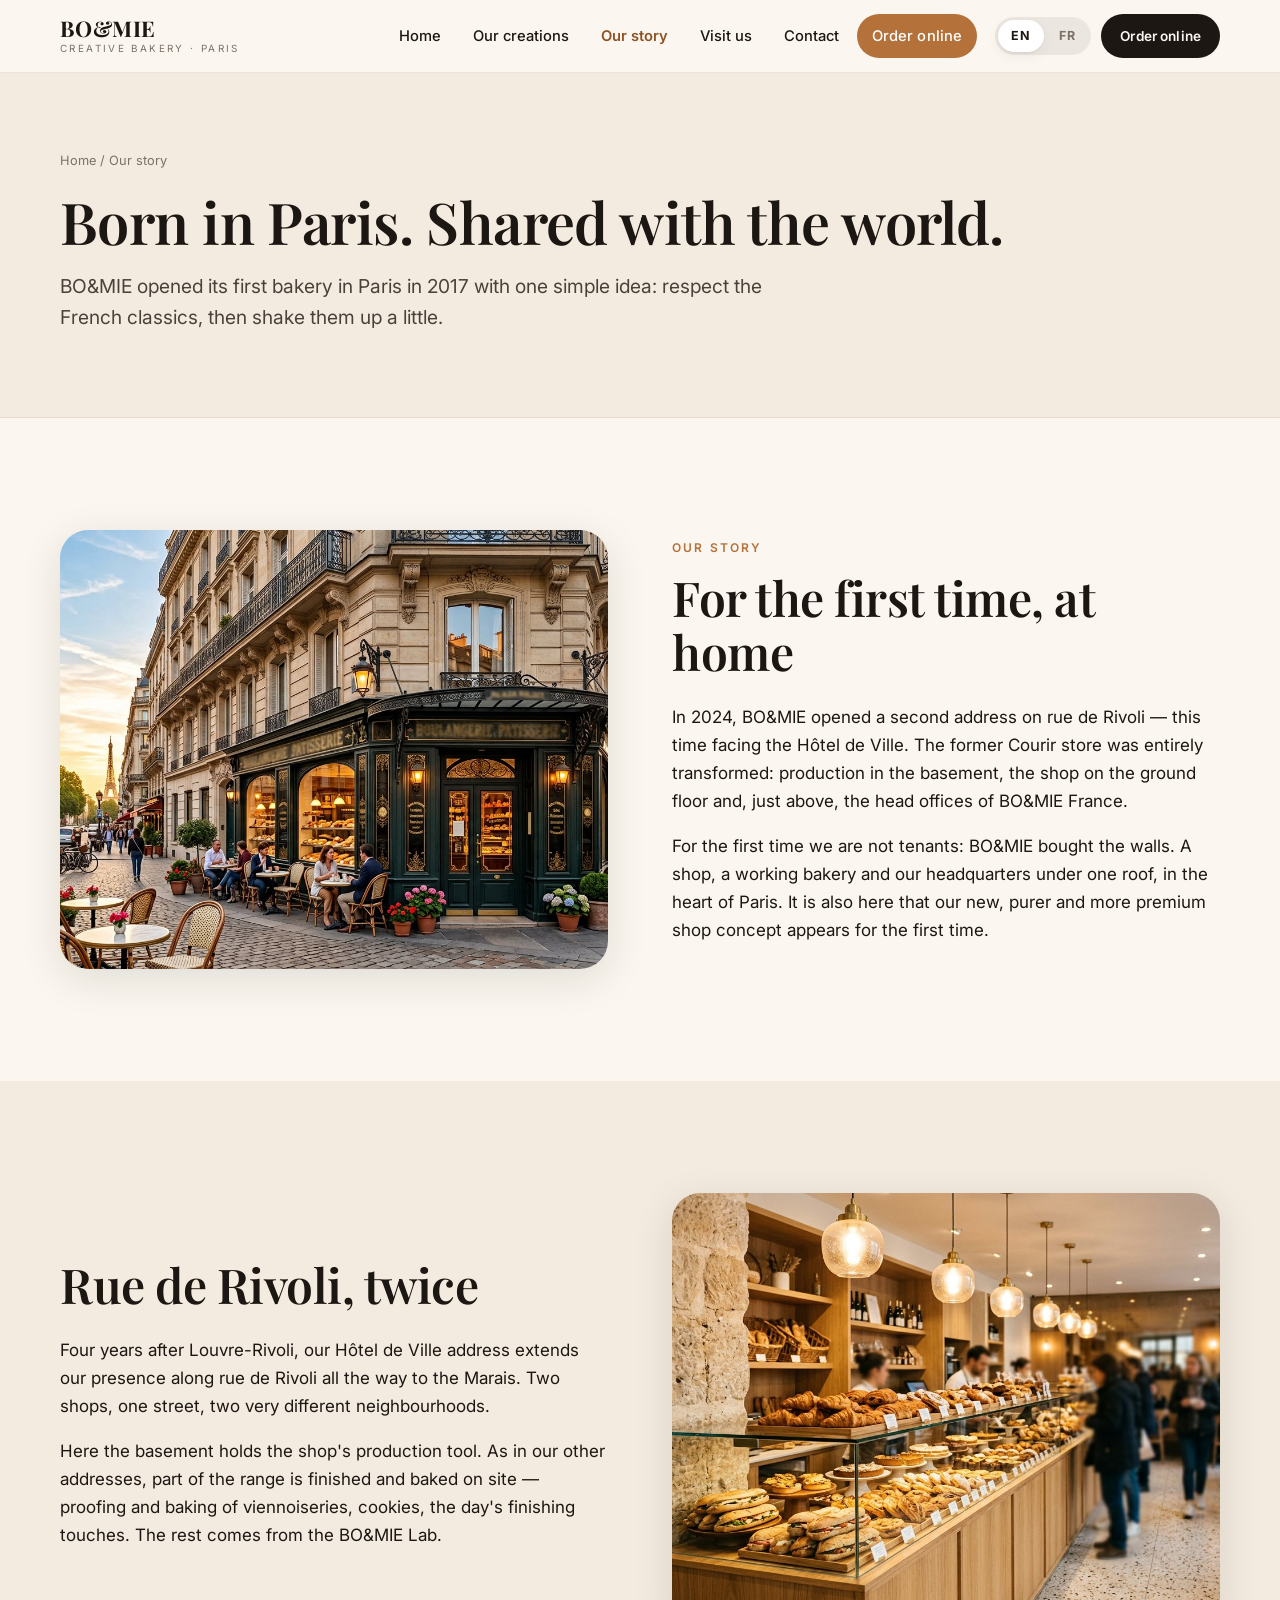
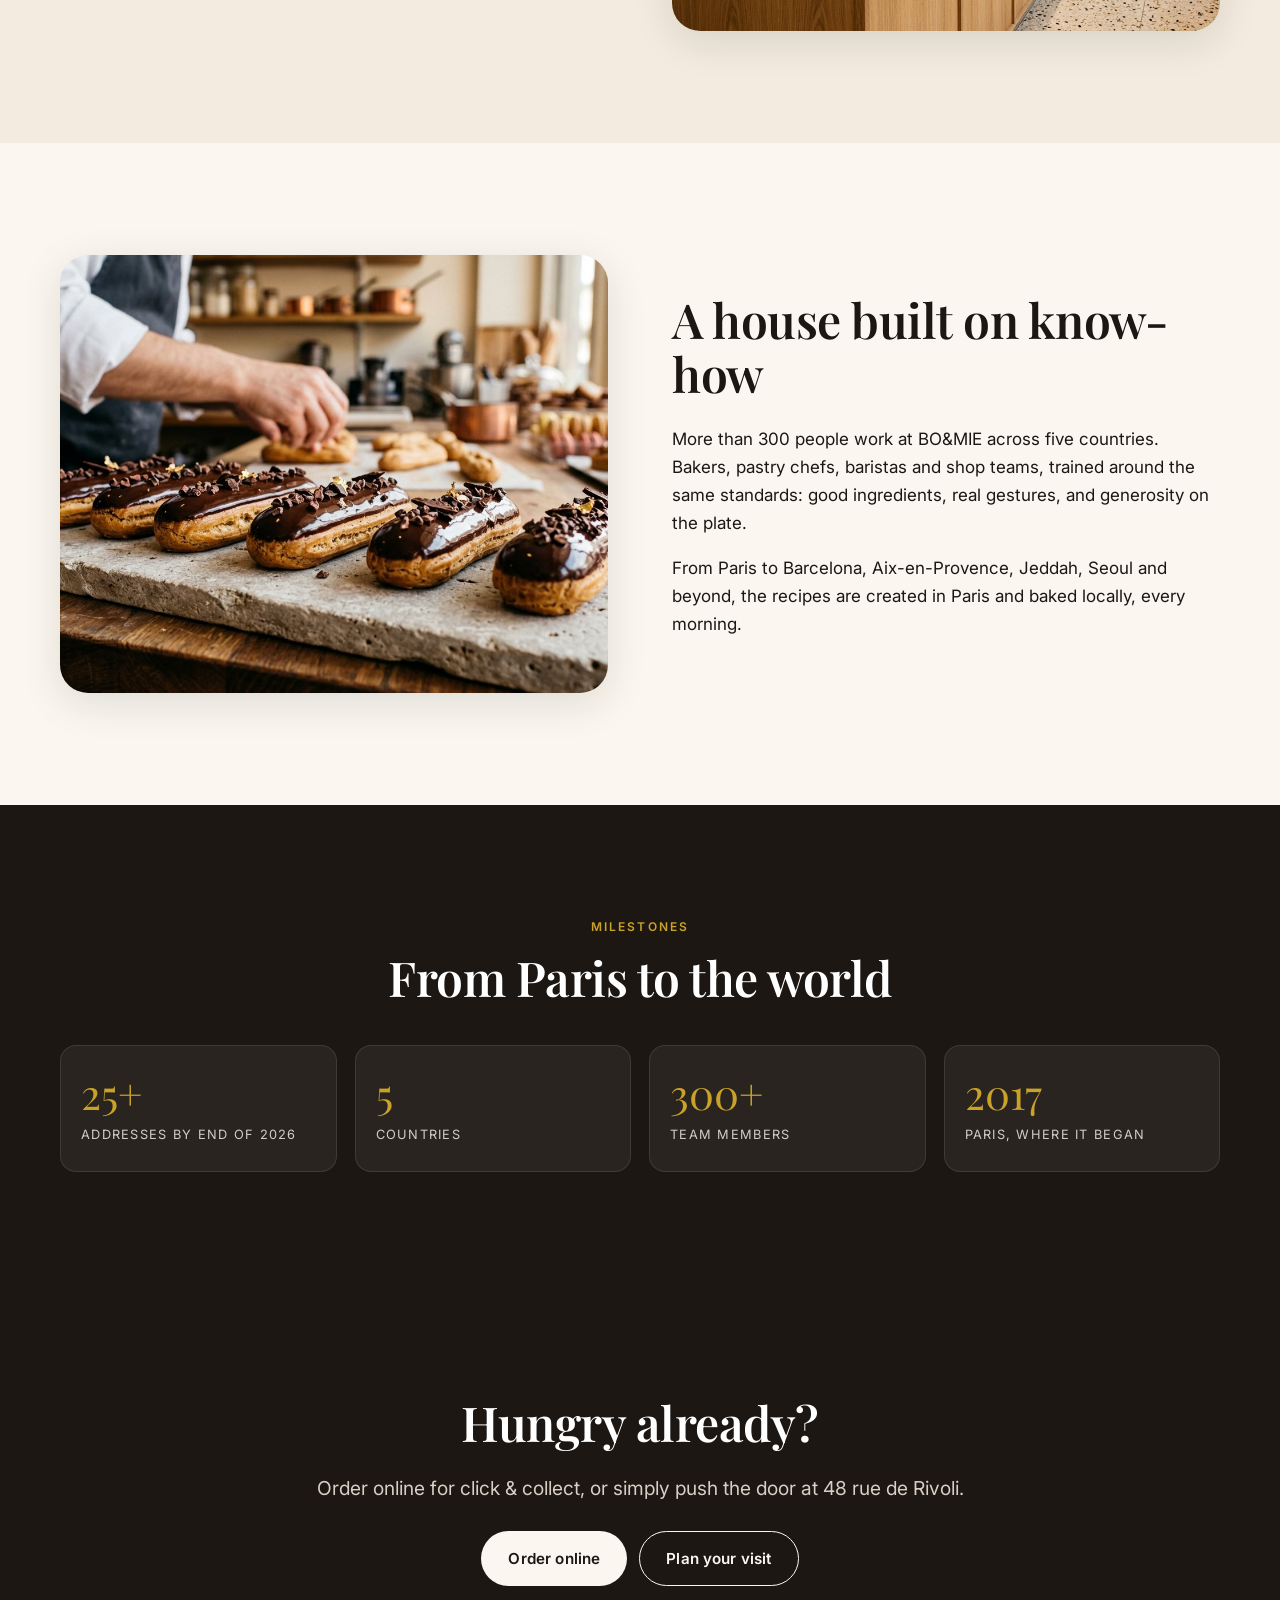
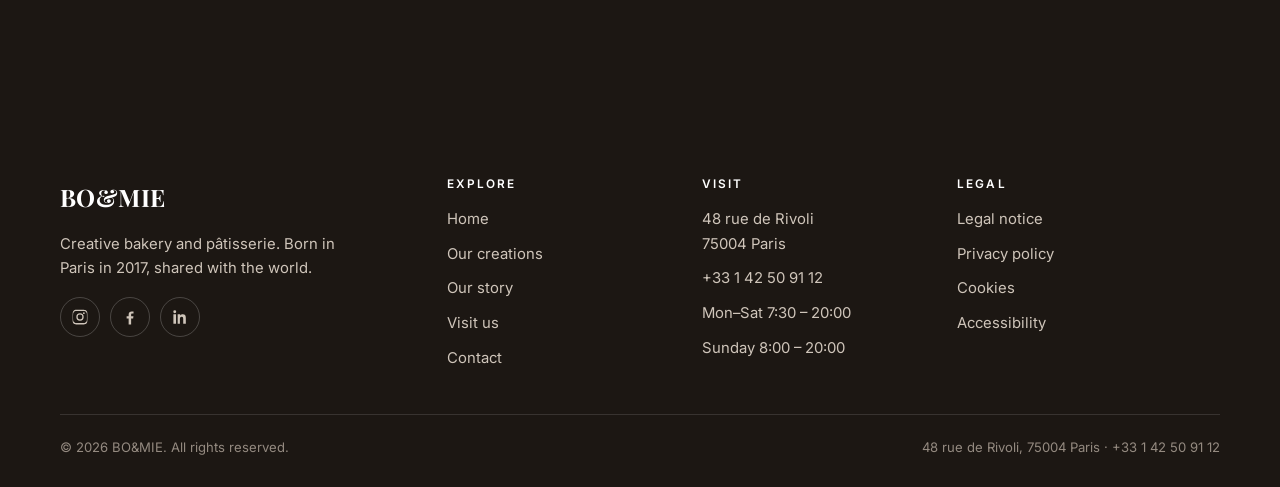
==== about.html @ 2f487fb7 "Build bilingual EN/FR static site for BO&MIE Hôtel de Ville Co-authored-by: arena-agent <297053741+a" ====
<!DOCTYPE html>
<html lang="en">
<head>
<meta charset="utf-8">
<meta name="viewport" content="width=device-width, initial-scale=1, viewport-fit=cover">
<title>BO&amp;MIE H&ocirc;tel de Ville — Boulangerie créative, Paris 4e</title>
<meta name="description" content="Creative French bakery and pâtisserie at 48 rue de Rivoli, facing the Hôtel de Ville, Paris 4e.">
<meta name="theme-color" content="#FBF7F0">
<link rel="canonical" href="https://www.boetmie.com/about.html">
<meta property="og:type" content="website">
<meta property="og:site_name" content="BO&amp;MIE Hôtel de Ville">
<meta property="og:title" content="BO&amp;MIE Hôtel de Ville — Creative bakery, Paris 4e">
<meta property="og:description" content="Breads, viennoiseries, pastries and coffee, baked fresh every day at 48 rue de Rivoli.">
<meta property="og:image" content="https://www.boetmie.com/assets/img/hero.jpg">
<meta name="twitter:card" content="summary_large_image">
<link rel="icon" href="assets/img/favicon.svg" type="image/svg+xml">
<link rel="apple-touch-icon" href="assets/img/favicon.svg">
<link rel="preconnect" href="https://fonts.googleapis.com">
<link rel="preconnect" href="https://fonts.gstatic.com" crossorigin>
<link href="https://fonts.googleapis.com/css2?family=Playfair+Display:ital,wght@0,500;0,600;0,700;1,500&family=Inter:wght@400;500;600;700&display=swap" rel="stylesheet">
<link rel="stylesheet" href="assets/css/style.css">
</head>
<body data-page="about" data-title-key="meta.about.title" data-desc-key="meta.about.desc">
<a class="skip" href="#main" data-i18n="a11y.skip">Skip to content</a>
<header class="header">
  <div class="container header__inner">
    <a class="brand" href="index.html" aria-label="BO&amp;MIE Hôtel de Ville — home">
      <span class="brand__name">BO&amp;MIE</span>
      <span class="brand__sub" data-i18n="brand.sub">Creative bakery · Paris</span>
    </a>
    <nav class="nav" id="primary-nav" aria-label="Main">
      <a href="index.html" data-i18n="nav.home">Home</a>
      <a href="creations.html" data-i18n="nav.creations">Our creations</a>
      <a href="about.html" aria-current="page" data-i18n="nav.about">Our story</a>
      <a href="visit.html" data-i18n="nav.visit">Visit us</a>
      <a href="contact.html" data-i18n="nav.contact">Contact</a>
      <a class="btn btn--accent btn--sm" href="https://commande.boetmie.com/brand/boetmie" target="_blank" rel="noopener" data-i18n="nav.order">Order online</a>
    </nav>
    <div class="header__actions">
      <div class="lang" role="group" aria-label="Language" data-i18n-attr="aria-label:a11y.lang">
        <button type="button" data-lang="en" aria-pressed="false">EN</button>
        <button type="button" data-lang="fr" aria-pressed="false">FR</button>
      </div>
      <a class="btn btn--primary btn--sm btn--order" href="https://commande.boetmie.com/brand/boetmie" target="_blank" rel="noopener" data-i18n="nav.order">Order online</a>
      <button class="burger" type="button" aria-expanded="false" aria-controls="primary-nav" aria-label="Menu" data-i18n-attr="aria-label:nav.menu">
        <span></span><span></span><span></span>
      </button>
    </div>
  </div>
</header>
<main id="main">
<section class="pagehead">
  <div class="container">
    <p class="crumbs"><a href="index.html" data-i18n="nav.home">Home</a> / <span data-i18n="ab.crumb"></span></p>
    <h1 data-i18n="ab.h1"></h1>
    <p class="lead" data-i18n="ab.lead"></p>
  </div>
</section>

<section class="section">
  <div class="container split">
    <figure class="split__media reveal" style="margin:0"><img src="assets/img/facade.jpg" alt="" loading="lazy" width="1000" height="800"></figure>
    <div class="reveal">
      <span class="eyebrow" data-i18n="story.eyebrow"></span>
      <h2 data-i18n="story.h2"></h2>
      <p data-i18n="story.p1"></p>
      <p data-i18n="story.p2"></p>
    </div>
  </div>
</section>

<section class="section section--cream2">
  <div class="container split split--rev">
    <figure class="split__media reveal" style="margin:0"><img src="assets/img/shop.jpg" alt="" loading="lazy" width="1000" height="800"></figure>
    <div class="reveal">
      <h2 data-i18n="ab.h2a"></h2>
      <p data-i18n="ab.p1"></p>
      <p data-i18n="ab.p2"></p>
    </div>
  </div>
</section>

<section class="section">
  <div class="container split">
    <figure class="split__media reveal" style="margin:0"><img src="assets/img/patisserie.jpg" alt="" loading="lazy" width="1000" height="800"></figure>
    <div class="reveal">
      <h2 data-i18n="ab.h2b"></h2>
      <p data-i18n="ab.p3"></p>
      <p data-i18n="ab.p4"></p>
    </div>
  </div>
</section>

<section class="section section--ink">
  <div class="container">
    <div class="center" style="margin-bottom:40px">
      <span class="eyebrow" data-i18n="ab.tl.eyebrow"></span>
      <h2 data-i18n="ab.tl.h2"></h2>
    </div>
    <div class="stats">
      <div class="stat"><div class="stat__v">25+</div><div class="stat__l" data-i18n="ab.st1"></div></div>
      <div class="stat"><div class="stat__v">5</div><div class="stat__l" data-i18n="ab.st2"></div></div>
      <div class="stat"><div class="stat__v">300+</div><div class="stat__l" data-i18n="ab.st3"></div></div>
      <div class="stat"><div class="stat__v">2017</div><div class="stat__l" data-i18n="ab.st4"></div></div>
    </div>
  </div>
</section>

<section class="section section--ink">
  <div class="container center">
    <h2 data-i18n="band.h2">Hungry already?</h2>
    <p class="lead" data-i18n="band.p">Order online, or push the door at 48 rue de Rivoli.</p>
    <div class="btn-row" style="margin-top:26px">
      <a class="btn btn--light" href="https://commande.boetmie.com/brand/boetmie" target="_blank" rel="noopener" data-i18n="band.cta1">Order online</a>
      <a class="btn btn--ghost" href="visit.html" data-i18n="band.cta2">Plan your visit</a>
    </div>
  </div>
</section>

</main>
<script type="application/ld+json">
{
  "@context": "https://schema.org",
  "@type": "Bakery",
  "name": "BO&MIE H\u00f4tel de Ville",
  "image": "https://www.boetmie.com/assets/img/shop.jpg",
  "url": "https://www.boetmie.com/",
  "telephone": "+33 1 42 50 91 12",
  "priceRange": "€€",
  "address": {
    "@type": "PostalAddress",
    "streetAddress": "48 rue de Rivoli",
    "addressLocality": "Paris",
    "postalCode": "75004",
    "addressCountry": "FR"
  },
  "geo": { "@type": "GeoCoordinates", "latitude": 48.857, "longitude": 2.3515 },
  "aggregateRating": { "@type": "AggregateRating", "ratingValue": "4.4", "reviewCount": "1102" },
  "openingHoursSpecification": [
    { "@type": "OpeningHoursSpecification", "dayOfWeek": ["Monday","Tuesday","Wednesday","Thursday","Friday","Saturday"], "opens": "07:30", "closes": "20:00" },
    { "@type": "OpeningHoursSpecification", "dayOfWeek": "Sunday", "opens": "08:00", "closes": "20:00" }
  ]
}
</script>
<footer class="footer">
  <div class="container">
    <div class="footer__grid">
      <div>
        <span class="brand__name" style="font-size:1.5rem">BO&amp;MIE</span>
        <p style="margin-top:14px;max-width:34ch;font-size:.93rem" data-i18n="ft.tag">Creative bakery and pâtisserie.</p>
        <div class="social">
          <a href="https://www.instagram.com/boetmie/" target="_blank" rel="noopener" aria-label="Instagram">
            <svg viewBox="0 0 24 24" aria-hidden="true"><path d="M12 2.2c3.2 0 3.6 0 4.9.07 1.2.06 1.8.25 2.2.42.6.22 1 .48 1.4.9.4.4.7.8.9 1.4.2.4.4 1 .4 2.2.1 1.3.1 1.7.1 4.9s0 3.6-.1 4.9c0 1.2-.2 1.8-.4 2.2-.2.6-.5 1-.9 1.4-.4.4-.8.7-1.4.9-.4.2-1 .4-2.2.4-1.3.1-1.7.1-4.9.1s-3.6 0-4.9-.1c-1.2 0-1.8-.2-2.2-.4-.6-.2-1-.5-1.4-.9-.4-.4-.7-.8-.9-1.4-.2-.4-.4-1-.4-2.2C2.2 15.6 2.2 15.2 2.2 12s0-3.6.1-4.9c0-1.2.2-1.8.4-2.2.2-.6.5-1 .9-1.4.4-.4.8-.7 1.4-.9.4-.2 1-.4 2.2-.4C8.4 2.2 8.8 2.2 12 2.2Zm0 1.8c-3.1 0-3.5 0-4.7.07-1.1.05-1.7.24-2.1.4-.5.2-.9.44-1.2.77-.3.3-.6.7-.8 1.2-.2.4-.3 1-.4 2.1C2.7 9.7 2.7 10.1 2.7 12s0 2.3.1 3.5c0 1.1.2 1.7.4 2.1.2.5.4.9.8 1.2.3.3.7.6 1.2.8.4.2 1 .3 2.1.4 1.2.05 1.6.07 4.7.07s3.5 0 4.7-.07c1.1 0 1.7-.2 2.1-.4.5-.2.9-.4 1.2-.8.3-.3.6-.7.8-1.2.2-.4.3-1 .4-2.1.05-1.2.07-1.6.07-3.5s0-2.3-.07-3.5c0-1.1-.2-1.7-.4-2.1-.2-.5-.4-.9-.8-1.2-.3-.3-.7-.6-1.2-.8-.4-.2-1-.3-2.1-.4C15.5 4 15.1 4 12 4Zm0 3.1a4.9 4.9 0 1 1 0 9.8 4.9 4.9 0 0 1 0-9.8Zm0 8.1a3.2 3.2 0 1 0 0-6.4 3.2 3.2 0 0 0 0 6.4Zm6.3-8.3a1.15 1.15 0 1 1-2.3 0 1.15 1.15 0 0 1 2.3 0Z"/></svg>
          </a>
          <a href="https://www.facebook.com/boetmie/" target="_blank" rel="noopener" aria-label="Facebook">
            <svg viewBox="0 0 24 24" aria-hidden="true"><path d="M13.5 22v-8h2.7l.4-3.1h-3.1V8.9c0-.9.25-1.5 1.55-1.5h1.65V4.6c-.3 0-1.3-.1-2.45-.1-2.4 0-4.05 1.5-4.05 4.2v2.2H7.5V14h2.7v8h3.3Z"/></svg>
          </a>
          <a href="https://www.linkedin.com/company/boetmie/" target="_blank" rel="noopener" aria-label="LinkedIn">
            <svg viewBox="0 0 24 24" aria-hidden="true"><path d="M6.94 5a1.94 1.94 0 1 1-3.88 0 1.94 1.94 0 0 1 3.88 0ZM3.2 8.4h3.5V21H3.2V8.4Zm5.7 0h3.35v1.72h.05c.47-.85 1.6-1.75 3.3-1.75 3.53 0 4.18 2.2 4.18 5.07V21h-3.5v-6.05c0-1.45-.03-3.3-2.05-3.3-2.05 0-2.36 1.57-2.36 3.2V21H8.9V8.4Z"/></svg>
          </a>
        </div>
      </div>
      <div>
        <h4 data-i18n="ft.explore">Explore</h4>
        <ul>
          <li><a href="index.html" data-i18n="nav.home">Home</a></li>
          <li><a href="creations.html" data-i18n="nav.creations">Our creations</a></li>
          <li><a href="about.html" data-i18n="nav.about">Our story</a></li>
          <li><a href="visit.html" data-i18n="nav.visit">Visit us</a></li>
          <li><a href="contact.html" data-i18n="nav.contact">Contact</a></li>
        </ul>
      </div>
      <div>
        <h4 data-i18n="ft.visit">Visit</h4>
        <ul>
          <li><a href="https://www.google.com/maps/search/?api=1&query=BO%26MIE%20H%C3%B4tel%20de%20Ville%2C%2048%20rue%20de%20Rivoli%2C%2075004%20Paris&query_place_id=ChIJd_vVDW5v5kcRFEWfGnHyacI" target="_blank" rel="noopener">48 rue de Rivoli<br>75004 Paris</a></li>
          <li><a href="tel:+33142509112">+33 1 42 50 91 12</a></li>
          <li data-i18n="ft.hours">Mon–Sat 7:30 – 20:00</li>
          <li data-i18n="ft.hours2">Sunday 8:00 – 20:00</li>
        </ul>
      </div>
      <div>
        <h4 data-i18n="ft.legal">Legal</h4>
        <ul>
          <li><a href="#" data-i18n="ft.l1">Legal notice</a></li>
          <li><a href="#" data-i18n="ft.l2">Privacy policy</a></li>
          <li><a href="#" data-i18n="ft.l3">Cookies</a></li>
          <li><a href="#" data-i18n="ft.l4">Accessibility</a></li>
        </ul>
      </div>
    </div>
    <div class="footer__bottom">
      <span>© <span data-year>2026</span> BO&amp;MIE. <span data-i18n="ft.rights">All rights reserved.</span></span>
      <span data-i18n="ft.made">48 rue de Rivoli, 75004 Paris</span>
    </div>
  </div>
</footer>
<script src="assets/js/i18n.js"></script>
<script src="assets/js/main.js" defer></script>
</body>
</html>
---- assets/css/style.css ----
/* BO&MIE Paris — Hôtel de Ville
   Static site stylesheet */

:root{
  --cream:#FBF7F0;
  --cream-2:#F3EBDF;
  --stone:#E6DACA;
  --ink:#1C1713;
  --ink-soft:#4A413A;
  --muted:#7C7067;
  --crust:#B4713A;
  --crust-dark:#8E5325;
  --berry:#8E2C3B;
  --gold:#C9A227;
  --white:#fff;
  --radius:16px;
  --radius-lg:28px;
  --shadow-sm:0 1px 2px rgba(28,23,19,.06),0 4px 14px rgba(28,23,19,.06);
  --shadow-md:0 10px 40px rgba(28,23,19,.12);
  --maxw:1200px;
  --ff-display:"Playfair Display",Georgia,"Times New Roman",serif;
  --ff-body:"Inter",-apple-system,BlinkMacSystemFont,"Segoe UI",Roboto,Helvetica,Arial,sans-serif;
  --header-h:72px;
}

*,*::before,*::after{box-sizing:border-box}
html{-webkit-text-size-adjust:100%;scroll-behavior:smooth;scroll-padding-top:calc(var(--header-h) + 16px)}
@media (prefers-reduced-motion:reduce){
  html{scroll-behavior:auto}
  *,*::before,*::after{animation-duration:.001ms!important;animation-iteration-count:1!important;transition-duration:.001ms!important}
}
body{
  margin:0;
  font-family:var(--ff-body);
  font-size:17px;
  line-height:1.65;
  color:var(--ink);
  background:var(--cream);
  -webkit-font-smoothing:antialiased;
  overflow-x:hidden;
}
img{max-width:100%;display:block;height:auto}
a{color:inherit;text-decoration:none}
button{font:inherit;color:inherit}
h1,h2,h3,h4{font-family:var(--ff-display);font-weight:600;line-height:1.12;margin:0 0 .5em;letter-spacing:-.01em}
h1{font-size:clamp(2.4rem,6vw,4.4rem)}
h2{font-size:clamp(1.9rem,4vw,3rem)}
h3{font-size:clamp(1.2rem,2vw,1.5rem)}
p{margin:0 0 1em}
:focus-visible{outline:3px solid var(--crust);outline-offset:3px;border-radius:6px}

.container{width:100%;max-width:var(--maxw);margin-inline:auto;padding-inline:20px}
.section{padding:clamp(56px,9vw,112px) 0}
.section--tight{padding:clamp(40px,6vw,72px) 0}
.section--cream2{background:var(--cream-2)}
.section--ink{background:var(--ink);color:var(--cream)}
.section--ink h2,.section--ink h3{color:var(--white)}

.eyebrow{
  font-size:.75rem;letter-spacing:.18em;text-transform:uppercase;
  font-weight:600;color:var(--crust);margin:0 0 14px;display:block;
}
.section--ink .eyebrow{color:var(--gold)}
.lead{font-size:clamp(1.02rem,1.5vw,1.2rem);color:var(--ink-soft);max-width:62ch}
.section--ink .lead{color:#D9CFC4}
.muted{color:var(--muted)}
.center{text-align:center}
.center .lead{margin-inline:auto}

/* Skip link */
.skip{position:absolute;left:-9999px;top:0;z-index:999;background:var(--ink);color:#fff;padding:12px 18px;border-radius:0 0 10px 0}
.skip:focus{left:0}

/* ---------- Buttons ---------- */
.btn{
  display:inline-flex;align-items:center;gap:.5em;justify-content:center;
  padding:14px 26px;border-radius:999px;border:1.5px solid transparent;
  font-size:.95rem;font-weight:600;letter-spacing:.01em;cursor:pointer;
  transition:transform .18s ease,background .18s ease,color .18s ease,border-color .18s ease,box-shadow .18s ease;
  text-align:center;
}
.btn:hover{transform:translateY(-2px)}
.btn:active{transform:translateY(0)}
.btn--primary{background:var(--ink);color:var(--cream)}
.btn--primary:hover{background:var(--crust-dark);color:#fff}
.btn--accent{background:var(--crust);color:#fff}
.btn--accent:hover{background:var(--crust-dark)}
.btn--ghost{border-color:currentColor;background:transparent}
.btn--ghost:hover{background:var(--ink);color:var(--cream);border-color:var(--ink)}
.section--ink .btn--ghost:hover{background:var(--cream);color:var(--ink);border-color:var(--cream)}
.btn--light{background:var(--cream);color:var(--ink)}
.btn--sm{padding:10px 18px;font-size:.85rem}
.btn-row{display:flex;flex-wrap:wrap;gap:12px}
.center .btn-row{justify-content:center}
.link-arrow{display:inline-flex;align-items:center;gap:.4em;font-weight:600;border-bottom:1.5px solid var(--crust);padding-bottom:2px}
.link-arrow:hover{color:var(--crust)}
.link-arrow .ar{transition:transform .2s ease}
.link-arrow:hover .ar{transform:translateX(4px)}

/* ---------- Header ---------- */
.header{
  position:sticky;top:0;z-index:100;
  background:rgba(251,247,240,.86);
  backdrop-filter:saturate(160%) blur(12px);
  -webkit-backdrop-filter:saturate(160%) blur(12px);
  border-bottom:1px solid rgba(28,23,19,.08);
  transition:box-shadow .2s ease;
}
.header.is-stuck{box-shadow:0 6px 24px rgba(28,23,19,.08)}
.header__inner{display:flex;align-items:center;gap:18px;min-height:var(--header-h)}
.brand{display:flex;flex-direction:column;line-height:1;margin-right:auto;flex-shrink:0}
.brand__name{font-family:var(--ff-display);font-size:1.35rem;font-weight:700;letter-spacing:.02em}
.brand__sub{font-size:.62rem;letter-spacing:.24em;text-transform:uppercase;color:var(--muted);margin-top:5px}

.nav{display:flex;align-items:center;gap:4px}
.nav a{
  padding:9px 14px;border-radius:999px;font-size:.92rem;font-weight:500;
  transition:background .18s ease,color .18s ease;white-space:nowrap;
}
.nav a:hover{background:rgba(28,23,19,.06)}
.nav a[aria-current="page"]{color:var(--crust-dark);font-weight:600}

.header__actions{display:flex;align-items:center;gap:10px}

/* Language switch */
.lang{display:inline-flex;background:rgba(28,23,19,.07);border-radius:999px;padding:3px;gap:2px}
.lang button{
  border:0;background:transparent;cursor:pointer;border-radius:999px;
  padding:6px 13px;font-size:.78rem;font-weight:700;letter-spacing:.06em;color:var(--muted);
  transition:background .18s ease,color .18s ease;
}
.lang button:hover{color:var(--ink)}
.lang button[aria-pressed="true"]{background:var(--white);color:var(--ink);box-shadow:var(--shadow-sm)}

.burger{
  display:none;width:44px;height:44px;border:1px solid rgba(28,23,19,.16);
  background:transparent;border-radius:12px;cursor:pointer;
  align-items:center;justify-content:center;flex-direction:column;gap:5px;
}
.burger span{display:block;width:19px;height:1.8px;background:var(--ink);border-radius:2px;transition:transform .25s ease,opacity .2s ease}
.burger[aria-expanded="true"] span:nth-child(1){transform:translateY(6.8px) rotate(45deg)}
.burger[aria-expanded="true"] span:nth-child(2){opacity:0}
.burger[aria-expanded="true"] span:nth-child(3){transform:translateY(-6.8px) rotate(-45deg)}

@media (max-width:960px){
  .burger{display:flex}
  .nav{
    position:fixed;inset:var(--header-h) 0 auto 0;
    flex-direction:column;align-items:stretch;gap:0;
    background:var(--cream);border-bottom:1px solid rgba(28,23,19,.1);
    padding:10px 20px 22px;
    box-shadow:var(--shadow-md);
    transform:translateY(-12px);opacity:0;pointer-events:none;
    transition:transform .22s ease,opacity .22s ease;
    max-height:calc(100dvh - var(--header-h));overflow-y:auto;
  }
  .nav.is-open{transform:none;opacity:1;pointer-events:auto}
  .nav a{padding:14px 6px;font-size:1.05rem;border-bottom:1px solid rgba(28,23,19,.07);border-radius:0}
  .nav .btn{margin-top:16px;border-radius:999px}
  .header__actions .btn--order{display:none}
}

/* ---------- Hero ---------- */
.hero{position:relative;overflow:hidden;background:var(--cream-2)}
.hero__grid{
  display:grid;grid-template-columns:1.05fr .95fr;gap:clamp(24px,5vw,64px);
  align-items:center;padding:clamp(48px,7vw,96px) 0;
}
.hero__kicker{
  display:inline-flex;align-items:center;gap:10px;font-size:.72rem;letter-spacing:.2em;
  text-transform:uppercase;font-weight:600;color:var(--crust-dark);
  background:rgba(180,113,58,.12);padding:8px 16px;border-radius:999px;margin-bottom:22px;
}
.hero h1{margin-bottom:.35em}
.hero h1 em{font-style:italic;color:var(--crust-dark)}
.hero__media{position:relative;border-radius:var(--radius-lg);overflow:hidden;box-shadow:var(--shadow-md);aspect-ratio:4/5}
.hero__media img{width:100%;height:100%;object-fit:cover}
.hero__badge{
  position:absolute;left:18px;bottom:18px;right:18px;
  background:rgba(251,247,240,.94);backdrop-filter:blur(8px);
  border-radius:var(--radius);padding:14px 18px;
  display:flex;align-items:center;gap:12px;font-size:.88rem;box-shadow:var(--shadow-sm);
}
.dot{width:9px;height:9px;border-radius:50%;background:#2E9E5B;flex-shrink:0;box-shadow:0 0 0 4px rgba(46,158,91,.2)}
.dot--closed{background:#B23A3A;box-shadow:0 0 0 4px rgba(178,58,58,.2)}
@media (max-width:860px){
  .hero__grid{grid-template-columns:1fr;padding-top:36px}
  .hero__media{aspect-ratio:4/3;order:-1}
}

/* ---------- Marquee ---------- */
.marquee{background:var(--ink);color:var(--cream);overflow:hidden;padding:13px 0}
.marquee__track{display:flex;gap:44px;width:max-content;animation:slide 32s linear infinite}
.marquee:hover .marquee__track{animation-play-state:paused}
.marquee span{font-size:.78rem;letter-spacing:.22em;text-transform:uppercase;white-space:nowrap;opacity:.85}
@keyframes slide{to{transform:translateX(-50%)}}

/* ---------- Grids & cards ---------- */
.grid{display:grid;gap:24px}
.grid--2{grid-template-columns:repeat(2,1fr)}
.grid--3{grid-template-columns:repeat(3,1fr)}
.grid--4{grid-template-columns:repeat(4,1fr)}
@media (max-width:980px){.grid--4{grid-template-columns:repeat(2,1fr)}.grid--3{grid-template-columns:repeat(2,1fr)}}
@media (max-width:640px){.grid--2,.grid--3,.grid--4{grid-template-columns:1fr}}

.card{
  background:var(--white);border-radius:var(--radius-lg);overflow:hidden;
  box-shadow:var(--shadow-sm);display:flex;flex-direction:column;
  transition:transform .25s ease,box-shadow .25s ease;
}
.card:hover{transform:translateY(-6px);box-shadow:var(--shadow-md)}
.card__media{aspect-ratio:4/3;overflow:hidden;background:var(--stone)}
.card__media img{width:100%;height:100%;object-fit:cover;transition:transform .5s ease}
.card:hover .card__media img{transform:scale(1.05)}
.card__body{padding:24px;flex:1;display:flex;flex-direction:column}
.card__body h3{margin-bottom:.35em}
.card__body p{color:var(--ink-soft);font-size:.95rem;margin-bottom:0}
.card__tag{
  font-size:.68rem;letter-spacing:.16em;text-transform:uppercase;font-weight:700;
  color:var(--crust);margin-bottom:10px;
}

/* Value tiles */
.value{
  background:var(--white);border-radius:var(--radius-lg);padding:30px 26px;
  border:1px solid rgba(28,23,19,.07);box-shadow:var(--shadow-sm);height:100%;
}
.value__num{font-family:var(--ff-display);font-size:1.6rem;color:var(--crust);margin-bottom:10px}
.value p{margin-bottom:0;color:var(--ink-soft);font-size:.95rem}

/* Stats */
.stats{display:grid;grid-template-columns:repeat(4,1fr);gap:18px}
.stat{padding:26px 20px;border-radius:var(--radius);background:rgba(255,255,255,.06);border:1px solid rgba(255,255,255,.1)}
.section--ink .stat{color:var(--cream)}
.stat__v{font-family:var(--ff-display);font-size:clamp(1.8rem,3.4vw,2.6rem);color:var(--gold);line-height:1}
.stat__l{font-size:.8rem;letter-spacing:.1em;text-transform:uppercase;margin-top:10px;opacity:.8}
@media (max-width:760px){.stats{grid-template-columns:repeat(2,1fr)}}

/* Split feature */
.split{display:grid;grid-template-columns:1fr 1fr;gap:clamp(24px,5vw,64px);align-items:center}
.split__media{border-radius:var(--radius-lg);overflow:hidden;box-shadow:var(--shadow-md);aspect-ratio:5/4}
.split__media img{width:100%;height:100%;object-fit:cover}
.split--rev .split__media{order:2}
@media (max-width:860px){.split{grid-template-columns:1fr}.split--rev .split__media{order:0}}

/* Signature list */
.sig{list-style:none;margin:0;padding:0;display:grid;gap:2px}
.sig li{
  display:grid;grid-template-columns:auto 64px 1fr;align-items:center;gap:20px;
  padding:18px 4px;border-top:1px solid rgba(28,23,19,.12);
}
.sig li:last-child{border-bottom:1px solid rgba(28,23,19,.12)}
.section--ink .sig li{border-color:rgba(255,255,255,.14)}
.sig__n{font-family:var(--ff-display);font-size:.95rem;color:var(--crust);width:34px}
.section--ink .sig__n{color:var(--gold)}
.sig__img{width:64px;height:64px;border-radius:12px;object-fit:cover}
.sig__t{font-weight:600}
.sig__d{font-size:.88rem;color:var(--muted)}
.section--ink .sig__d{color:#B8ADA3}
@media (max-width:560px){.sig li{grid-template-columns:auto 48px 1fr;gap:14px}.sig__img{width:48px;height:48px}}

/* ---------- Info / hours ---------- */
.info-grid{display:grid;grid-template-columns:1fr 1fr;gap:clamp(24px,4vw,48px);align-items:start}
@media (max-width:860px){.info-grid{grid-template-columns:1fr}}
.panel{background:var(--white);border-radius:var(--radius-lg);padding:clamp(24px,3.5vw,40px);box-shadow:var(--shadow-sm);border:1px solid rgba(28,23,19,.06)}
.dl{display:grid;gap:16px;margin:0 0 26px}
.dl__row{display:grid;grid-template-columns:120px 1fr;gap:14px;align-items:baseline}
.dl__k{font-size:.72rem;letter-spacing:.14em;text-transform:uppercase;color:var(--muted);font-weight:600}
.dl__v{font-weight:500}
@media (max-width:520px){.dl__row{grid-template-columns:1fr;gap:2px}}

.hours{width:100%;border-collapse:collapse;font-size:.96rem}
.hours td{padding:11px 0;border-bottom:1px solid rgba(28,23,19,.08)}
.hours tr:last-child td{border-bottom:0}
.hours td:last-child{text-align:right;font-variant-numeric:tabular-nums;color:var(--ink-soft)}
.hours tr.is-today td{font-weight:700;color:var(--crust-dark)}
.hours tr.is-today td:first-child::before{content:"● ";font-size:.6em;vertical-align:middle;color:var(--crust)}

.chips{display:flex;flex-wrap:wrap;gap:8px;margin-top:20px;padding:0;list-style:none}
.chips li{
  font-size:.8rem;padding:7px 14px;border-radius:999px;
  background:var(--cream-2);border:1px solid rgba(28,23,19,.08);color:var(--ink-soft);
}

.map-wrap{border-radius:var(--radius-lg);overflow:hidden;box-shadow:var(--shadow-sm);background:var(--stone);min-height:340px}
.map-wrap iframe{display:block;width:100%;height:100%;min-height:420px;border:0;filter:saturate(.9)}

/* ---------- FAQ ---------- */
.faq{max-width:840px;margin-inline:auto}
.faq details{
  background:var(--white);border-radius:var(--radius);margin-bottom:12px;
  border:1px solid rgba(28,23,19,.08);box-shadow:var(--shadow-sm);overflow:hidden;
}
.faq summary{
  cursor:pointer;padding:20px 54px 20px 22px;font-weight:600;position:relative;list-style:none;
}
.faq summary::-webkit-details-marker{display:none}
.faq summary::after{
  content:"";position:absolute;right:22px;top:50%;width:10px;height:10px;
  border-right:2px solid var(--crust);border-bottom:2px solid var(--crust);
  transform:translateY(-70%) rotate(45deg);transition:transform .22s ease;
}
.faq details[open] summary::after{transform:translateY(-30%) rotate(225deg)}
.faq details p{padding:0 22px 20px;margin:0;color:var(--ink-soft);font-size:.96rem}

/* ---------- Reviews ---------- */
.rating{display:flex;align-items:center;gap:16px;flex-wrap:wrap;justify-content:center;margin-bottom:34px}
.rating__score{font-family:var(--ff-display);font-size:3rem;line-height:1}
.stars{color:var(--gold);letter-spacing:.14em;font-size:1.15rem}
.quote{
  background:var(--white);border-radius:var(--radius-lg);padding:28px;
  box-shadow:var(--shadow-sm);border:1px solid rgba(28,23,19,.06);height:100%;
  display:flex;flex-direction:column;
}
.quote p{font-size:.98rem;color:var(--ink-soft);font-style:italic}
.quote footer{margin-top:auto;font-size:.84rem;font-weight:600;color:var(--muted);font-style:normal}

/* ---------- Contact form ---------- */
.form{display:grid;gap:18px}
.field{display:grid;gap:7px}
.field label{font-size:.78rem;letter-spacing:.1em;text-transform:uppercase;font-weight:600;color:var(--muted)}
.field input,.field select,.field textarea{
  font:inherit;font-size:.98rem;padding:13px 15px;border-radius:12px;
  border:1.5px solid rgba(28,23,19,.14);background:var(--white);color:var(--ink);
  transition:border-color .18s ease,box-shadow .18s ease;width:100%;
}
.field input:focus,.field select:focus,.field textarea:focus{
  outline:0;border-color:var(--crust);box-shadow:0 0 0 4px rgba(180,113,58,.14);
}
.field textarea{min-height:140px;resize:vertical}
.form__row{display:grid;grid-template-columns:1fr 1fr;gap:18px}
@media (max-width:620px){.form__row{grid-template-columns:1fr}}
.form__note{font-size:.82rem;color:var(--muted)}
.form__status{
  display:none;padding:14px 18px;border-radius:12px;font-size:.92rem;
  background:rgba(46,158,91,.12);border:1px solid rgba(46,158,91,.35);color:#1E6B3E;
}
.form__status.is-visible{display:block}

/* ---------- Footer ---------- */
.footer{background:var(--ink);color:#CFC5BA;padding:clamp(48px,7vw,80px) 0 28px}
.footer a:hover{color:#fff}
.footer__grid{display:grid;grid-template-columns:1.6fr 1fr 1fr 1.2fr;gap:36px}
@media (max-width:900px){.footer__grid{grid-template-columns:1fr 1fr}}
@media (max-width:560px){.footer__grid{grid-template-columns:1fr}}
.footer h4{color:#fff;font-family:var(--ff-body);font-size:.74rem;letter-spacing:.18em;text-transform:uppercase;margin-bottom:16px}
.footer ul{list-style:none;margin:0;padding:0;display:grid;gap:10px;font-size:.93rem}
.footer .brand__name{color:#fff}
.footer__bottom{
  margin-top:44px;padding-top:22px;border-top:1px solid rgba(255,255,255,.12);
  display:flex;justify-content:space-between;gap:16px;flex-wrap:wrap;font-size:.82rem;color:#948A80;
}
.social{display:flex;gap:10px;margin-top:16px}
.social a{
  width:40px;height:40px;border-radius:50%;display:grid;place-items:center;
  border:1px solid rgba(255,255,255,.2);transition:background .2s ease,border-color .2s ease;
}
.social a:hover{background:rgba(255,255,255,.12);border-color:transparent}
.social svg{width:18px;height:18px;fill:currentColor}

/* ---------- Reveal on scroll ---------- */
.reveal{opacity:0;transform:translateY(22px);transition:opacity .7s cubic-bezier(.2,.7,.3,1),transform .7s cubic-bezier(.2,.7,.3,1)}
.reveal.is-in{opacity:1;transform:none}
@media (prefers-reduced-motion:reduce){.reveal{opacity:1;transform:none}}

/* ---------- Page header (inner pages) ---------- */
.pagehead{background:var(--cream-2);padding:clamp(44px,6vw,80px) 0 clamp(36px,5vw,64px);border-bottom:1px solid rgba(28,23,19,.07)}
.pagehead h1{font-size:clamp(2.1rem,5vw,3.6rem);margin-bottom:.3em}
.crumbs{font-size:.8rem;color:var(--muted);margin-bottom:18px}
.crumbs a:hover{color:var(--crust)}

/* i18n visibility */
[data-i18n-hide]{display:none}
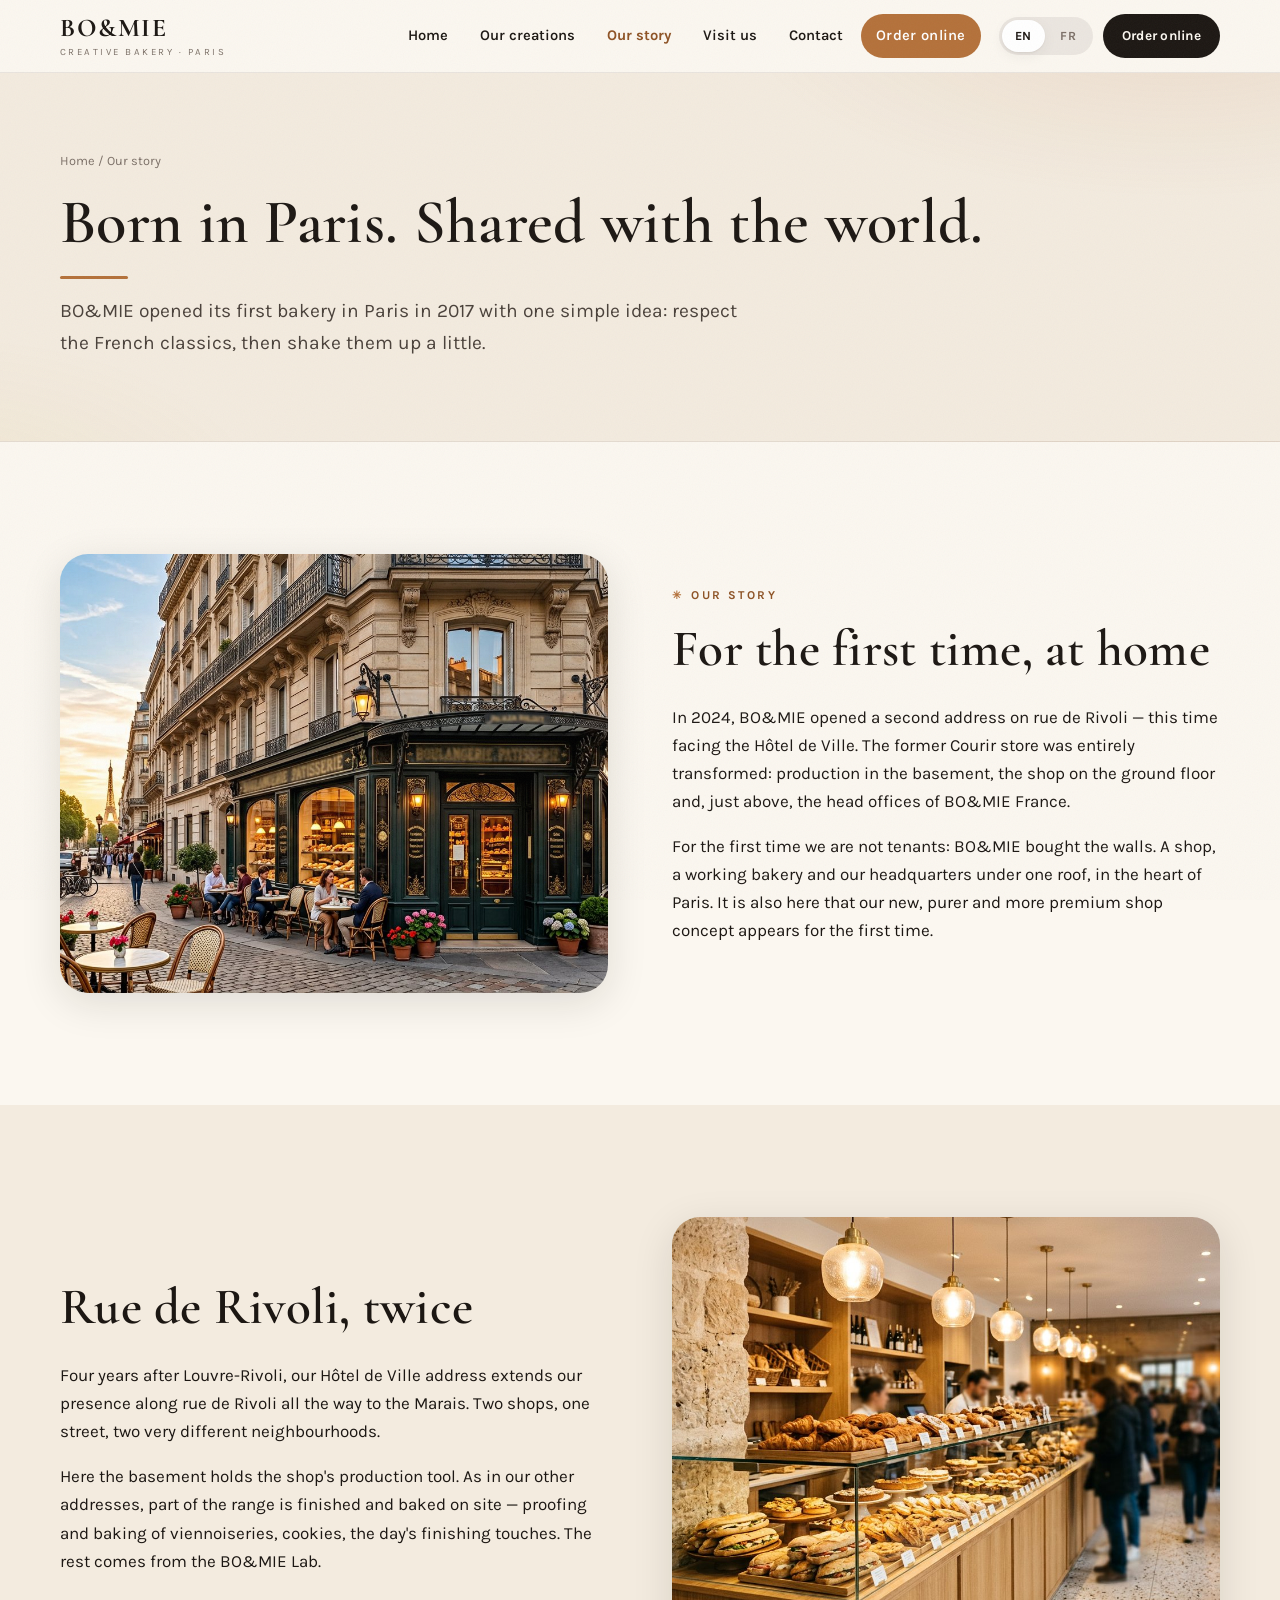
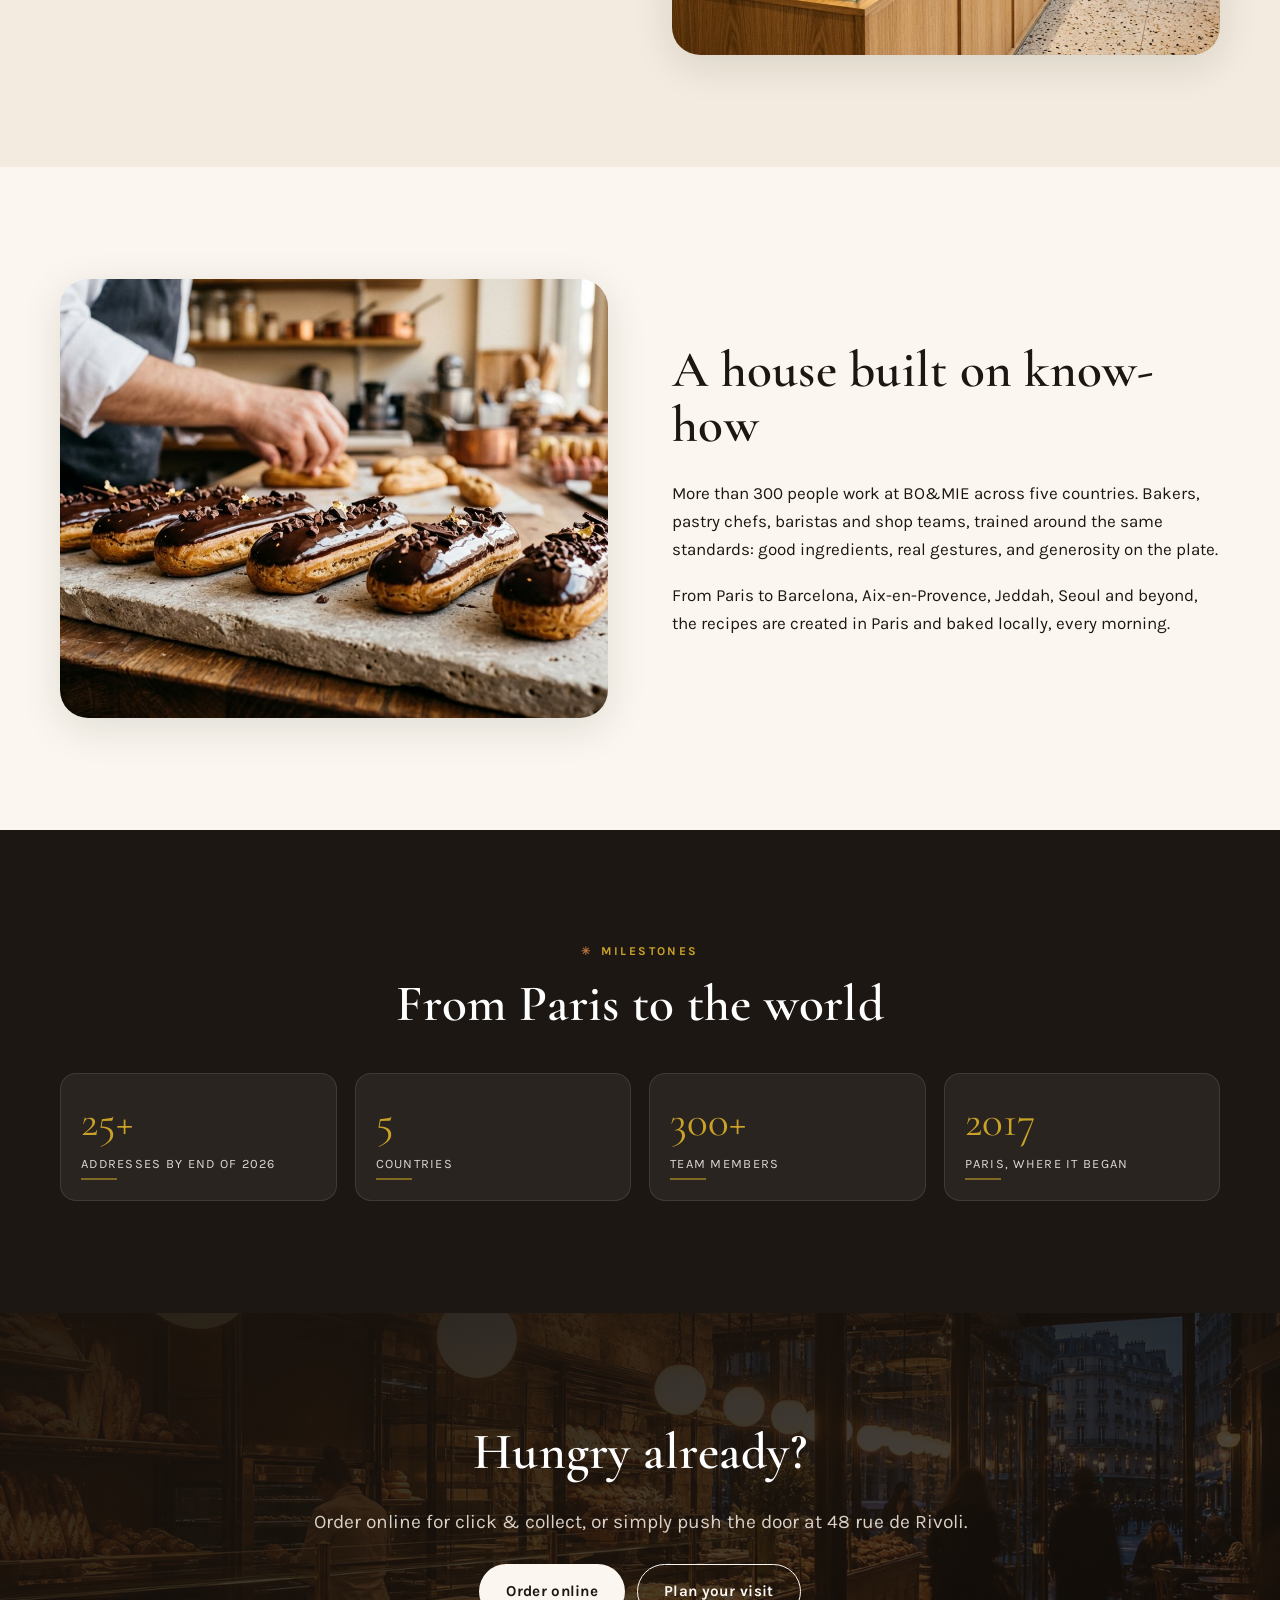
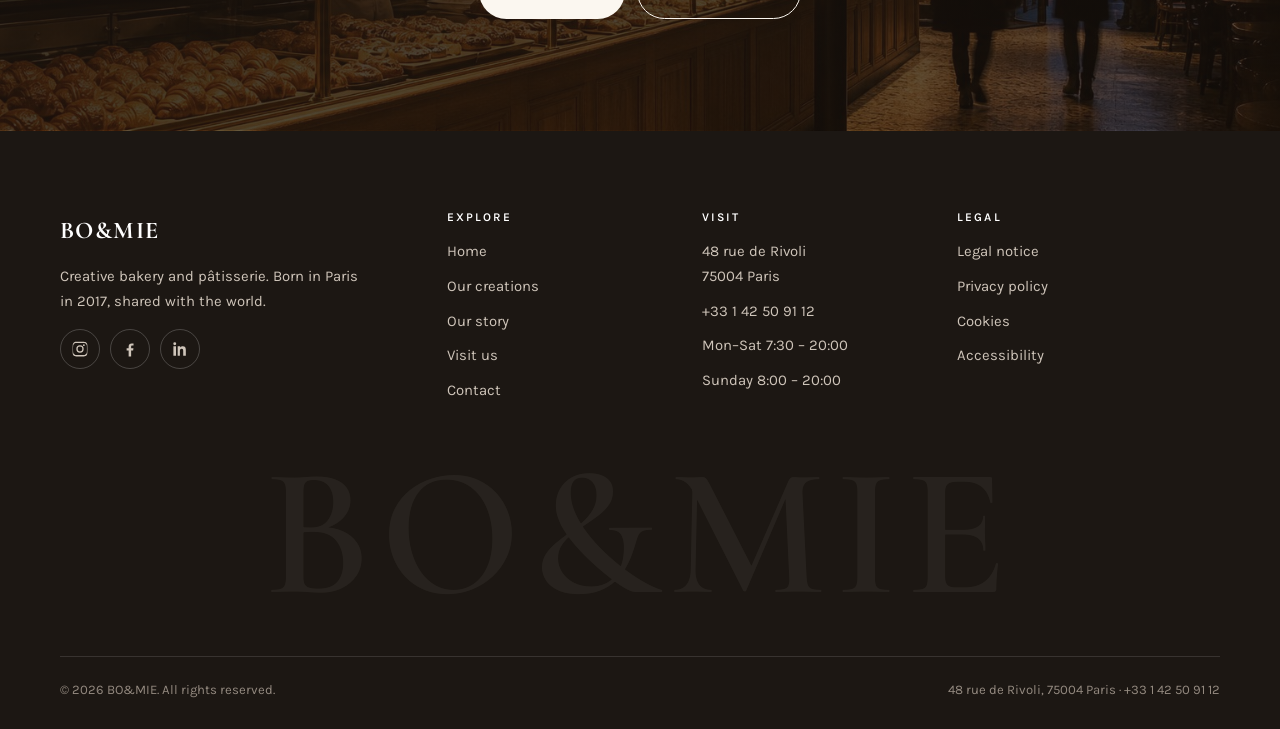
==== commit 53d5872e: "Design refresh: Parisian fonts (Cormorant Garamond + Karla), new photos, richer visuals - Generate 5" ====
--- a/about.html
+++ b/about.html
@@ -17,7 +17,7 @@
 <link rel="apple-touch-icon" href="assets/img/favicon.svg">
 <link rel="preconnect" href="https://fonts.googleapis.com">
 <link rel="preconnect" href="https://fonts.gstatic.com" crossorigin>
-<link href="https://fonts.googleapis.com/css2?family=Playfair+Display:ital,wght@0,500;0,600;0,700;1,500&family=Inter:wght@400;500;600;700&display=swap" rel="stylesheet">
+<link href="https://fonts.googleapis.com/css2?family=Cormorant+Garamond:ital,wght@0,500;0,600;0,700;1,500;1,600&family=Karla:ital,wght@0,400;0,500;0,600;0,700;1,400&display=swap" rel="stylesheet">
 <link rel="stylesheet" href="assets/css/style.css">
 </head>
 <body data-page="about" data-title-key="meta.about.title" data-desc-key="meta.about.desc">
@@ -106,7 +106,7 @@
   </div>
 </section>
 
-<section class="section section--ink">
+<section class="section section--ink has-photo">
   <div class="container center">
     <h2 data-i18n="band.h2">Hungry already?</h2>
     <p class="lead" data-i18n="band.p">Order online, or push the door at 48 rue de Rivoli.</p>
@@ -189,6 +189,7 @@
         </ul>
       </div>
     </div>
+    <div class="footer__word" aria-hidden="true">BO&amp;MIE</div>
     <div class="footer__bottom">
       <span>© <span data-year>2026</span> BO&amp;MIE. <span data-i18n="ft.rights">All rights reserved.</span></span>
       <span data-i18n="ft.made">48 rue de Rivoli, 75004 Paris</span>
--- a/assets/css/style.css
+++ b/assets/css/style.css
@@ -18,8 +18,8 @@
   --shadow-sm:0 1px 2px rgba(28,23,19,.06),0 4px 14px rgba(28,23,19,.06);
   --shadow-md:0 10px 40px rgba(28,23,19,.12);
   --maxw:1200px;
-  --ff-display:"Playfair Display",Georgia,"Times New Roman",serif;
-  --ff-body:"Inter",-apple-system,BlinkMacSystemFont,"Segoe UI",Roboto,Helvetica,Arial,sans-serif;
+  --ff-display:"Cormorant Garamond",Georgia,"Times New Roman",serif;
+  --ff-body:"Karla",-apple-system,BlinkMacSystemFont,"Segoe UI",Roboto,Helvetica,Arial,sans-serif;
   --header-h:72px;
 }
 
@@ -39,13 +39,19 @@
   -webkit-font-smoothing:antialiased;
   overflow-x:hidden;
 }
+/* subtle paper grain over the whole page */
+body::before{
+  content:"";position:fixed;inset:0;z-index:9990;pointer-events:none;opacity:.045;
+  background-image:url("data:image/svg+xml,%3Csvg xmlns='http://www.w3.org/2000/svg' width='180' height='180'%3E%3Cfilter id='n'%3E%3CfeTurbulence type='fractalNoise' baseFrequency='0.85' numOctaves='2' stitchTiles='stitch'/%3E%3C/filter%3E%3Crect width='180' height='180' filter='url(%23n)'/%3E%3C/svg%3E");
+}
+::selection{background:rgba(180,113,58,.3);color:var(--ink)}
 img{max-width:100%;display:block;height:auto}
 a{color:inherit;text-decoration:none}
 button{font:inherit;color:inherit}
-h1,h2,h3,h4{font-family:var(--ff-display);font-weight:600;line-height:1.12;margin:0 0 .5em;letter-spacing:-.01em}
-h1{font-size:clamp(2.4rem,6vw,4.4rem)}
-h2{font-size:clamp(1.9rem,4vw,3rem)}
-h3{font-size:clamp(1.2rem,2vw,1.5rem)}
+h1,h2,h3,h4{font-family:var(--ff-display);font-weight:600;line-height:1.08;margin:0 0 .5em;letter-spacing:.005em}
+h1{font-size:clamp(2.7rem,6vw,4.6rem)}
+h2{font-size:clamp(2rem,4.2vw,3.2rem)}
+h3{font-size:clamp(1.28rem,2vw,1.55rem);letter-spacing:.01em}
 p{margin:0 0 1em}
 :focus-visible{outline:3px solid var(--crust);outline-offset:3px;border-radius:6px}
 
@@ -55,11 +61,18 @@
 .section--cream2{background:var(--cream-2)}
 .section--ink{background:var(--ink);color:var(--cream)}
 .section--ink h2,.section--ink h3{color:var(--white)}
+/* dark CTA band with the shop photo bleeding through */
+.section--ink.has-photo{
+  background-color:var(--ink);
+  background-image:linear-gradient(165deg,rgba(24,18,13,.94) 0%,rgba(24,18,13,.8) 55%,rgba(24,18,13,.62) 100%),url("../img/interior.jpg");
+  background-size:cover;background-position:center 40%;
+}
 
 .eyebrow{
-  font-size:.75rem;letter-spacing:.18em;text-transform:uppercase;
-  font-weight:600;color:var(--crust);margin:0 0 14px;display:block;
-}
+  font-size:.75rem;letter-spacing:.2em;text-transform:uppercase;
+  font-weight:700;color:var(--crust-dark);margin:0 0 16px;display:block;
+}
+.eyebrow::before{content:"✳";margin-right:.7em;color:var(--crust);font-size:.95em}
 .section--ink .eyebrow{color:var(--gold)}
 .lead{font-size:clamp(1.02rem,1.5vw,1.2rem);color:var(--ink-soft);max-width:62ch}
 .section--ink .lead{color:#D9CFC4}
@@ -75,7 +88,7 @@
 .btn{
   display:inline-flex;align-items:center;gap:.5em;justify-content:center;
   padding:14px 26px;border-radius:999px;border:1.5px solid transparent;
-  font-size:.95rem;font-weight:600;letter-spacing:.01em;cursor:pointer;
+  font-size:.95rem;font-weight:700;letter-spacing:.02em;cursor:pointer;
   transition:transform .18s ease,background .18s ease,color .18s ease,border-color .18s ease,box-shadow .18s ease;
   text-align:center;
 }
@@ -92,7 +105,7 @@
 .btn--sm{padding:10px 18px;font-size:.85rem}
 .btn-row{display:flex;flex-wrap:wrap;gap:12px}
 .center .btn-row{justify-content:center}
-.link-arrow{display:inline-flex;align-items:center;gap:.4em;font-weight:600;border-bottom:1.5px solid var(--crust);padding-bottom:2px}
+.link-arrow{display:inline-flex;align-items:center;gap:.4em;font-weight:700;border-bottom:1.5px solid var(--crust);padding-bottom:2px}
 .link-arrow:hover{color:var(--crust)}
 .link-arrow .ar{transition:transform .2s ease}
 .link-arrow:hover .ar{transform:translateX(4px)}
@@ -109,16 +122,16 @@
 .header.is-stuck{box-shadow:0 6px 24px rgba(28,23,19,.08)}
 .header__inner{display:flex;align-items:center;gap:18px;min-height:var(--header-h)}
 .brand{display:flex;flex-direction:column;line-height:1;margin-right:auto;flex-shrink:0}
-.brand__name{font-family:var(--ff-display);font-size:1.35rem;font-weight:700;letter-spacing:.02em}
-.brand__sub{font-size:.62rem;letter-spacing:.24em;text-transform:uppercase;color:var(--muted);margin-top:5px}
+.brand__name{font-family:var(--ff-display);font-size:1.6rem;font-weight:700;letter-spacing:.06em}
+.brand__sub{font-size:.6rem;letter-spacing:.26em;text-transform:uppercase;color:var(--muted);margin-top:6px}
 
 .nav{display:flex;align-items:center;gap:4px}
 .nav a{
-  padding:9px 14px;border-radius:999px;font-size:.92rem;font-weight:500;
+  padding:9px 14px;border-radius:999px;font-size:.92rem;font-weight:600;
   transition:background .18s ease,color .18s ease;white-space:nowrap;
 }
 .nav a:hover{background:rgba(28,23,19,.06)}
-.nav a[aria-current="page"]{color:var(--crust-dark);font-weight:600}
+.nav a[aria-current="page"]{color:var(--crust-dark);font-weight:700}
 
 .header__actions{display:flex;align-items:center;gap:10px}
 
@@ -161,18 +174,25 @@
 }
 
 /* ---------- Hero ---------- */
-.hero{position:relative;overflow:hidden;background:var(--cream-2)}
+.hero{
+  position:relative;overflow:hidden;
+  background:
+    radial-gradient(1100px 620px at 88% -10%,rgba(180,113,58,.16),transparent 62%),
+    radial-gradient(800px 520px at -8% 112%,rgba(201,162,39,.1),transparent 60%),
+    var(--cream-2);
+}
 .hero__grid{
   display:grid;grid-template-columns:1.05fr .95fr;gap:clamp(24px,5vw,64px);
   align-items:center;padding:clamp(48px,7vw,96px) 0;
 }
 .hero__kicker{
-  display:inline-flex;align-items:center;gap:10px;font-size:.72rem;letter-spacing:.2em;
-  text-transform:uppercase;font-weight:600;color:var(--crust-dark);
-  background:rgba(180,113,58,.12);padding:8px 16px;border-radius:999px;margin-bottom:22px;
+  display:inline-flex;align-items:center;gap:10px;font-size:.72rem;letter-spacing:.22em;
+  text-transform:uppercase;font-weight:700;color:var(--crust-dark);
+  background:rgba(180,113,58,.12);border:1px solid rgba(180,113,58,.22);
+  padding:8px 16px;border-radius:999px;margin-bottom:24px;
 }
 .hero h1{margin-bottom:.35em}
-.hero h1 em{font-style:italic;color:var(--crust-dark)}
+.hero h1 em{font-style:italic;color:var(--crust-dark);font-weight:500}
 .hero__media{position:relative;border-radius:var(--radius-lg);overflow:hidden;box-shadow:var(--shadow-md);aspect-ratio:4/5}
 .hero__media img{width:100%;height:100%;object-fit:cover}
 .hero__badge{
@@ -183,16 +203,31 @@
 }
 .dot{width:9px;height:9px;border-radius:50%;background:#2E9E5B;flex-shrink:0;box-shadow:0 0 0 4px rgba(46,158,91,.2)}
 .dot--closed{background:#B23A3A;box-shadow:0 0 0 4px rgba(178,58,58,.2)}
+/* rotating bakery stamp on the hero photo */
+.hero__stamp{
+  position:absolute;top:20px;right:20px;width:112px;height:112px;
+  filter:drop-shadow(0 8px 20px rgba(28,23,19,.22));
+  animation:spin 30s linear infinite;
+}
+.hero__stamp .stamp-bg{fill:rgba(251,247,240,.95)}
+.hero__stamp .stamp-text{font-family:var(--ff-body);font-size:8.6px;font-weight:700;letter-spacing:.17em;fill:var(--ink)}
+.hero__stamp .stamp-mid{font-family:var(--ff-display);font-size:24px;font-weight:600;font-style:italic;fill:var(--crust)}
+@keyframes spin{to{transform:rotate(360deg)}}
 @media (max-width:860px){
   .hero__grid{grid-template-columns:1fr;padding-top:36px}
   .hero__media{aspect-ratio:4/3;order:-1}
+  .hero__stamp{width:88px;height:88px;top:14px;right:14px}
 }
 
 /* ---------- Marquee ---------- */
-.marquee{background:var(--ink);color:var(--cream);overflow:hidden;padding:13px 0}
+.marquee{background:var(--ink);color:var(--cream);overflow:hidden;padding:14px 0}
 .marquee__track{display:flex;gap:44px;width:max-content;animation:slide 32s linear infinite}
 .marquee:hover .marquee__track{animation-play-state:paused}
-.marquee span{font-size:.78rem;letter-spacing:.22em;text-transform:uppercase;white-space:nowrap;opacity:.85}
+.marquee span{font-size:.78rem;letter-spacing:.22em;text-transform:uppercase;white-space:nowrap;opacity:.9}
+.marquee span::after{
+  content:"✳";margin-left:44px;color:var(--gold);font-size:.68rem;opacity:.8;
+  vertical-align:1px;letter-spacing:0;
+}
 @keyframes slide{to{transform:translateX(-50%)}}
 
 /* ---------- Grids & cards ---------- */
@@ -210,36 +245,48 @@
 }
 .card:hover{transform:translateY(-6px);box-shadow:var(--shadow-md)}
 .card__media{aspect-ratio:4/3;overflow:hidden;background:var(--stone)}
-.card__media img{width:100%;height:100%;object-fit:cover;transition:transform .5s ease}
-.card:hover .card__media img{transform:scale(1.05)}
+.card__media img{width:100%;height:100%;object-fit:cover;transition:transform .6s cubic-bezier(.2,.7,.3,1)}
+.card:hover .card__media img{transform:scale(1.055)}
 .card__body{padding:24px;flex:1;display:flex;flex-direction:column}
 .card__body h3{margin-bottom:.35em}
 .card__body p{color:var(--ink-soft);font-size:.95rem;margin-bottom:0}
 .card__tag{
-  font-size:.68rem;letter-spacing:.16em;text-transform:uppercase;font-weight:700;
-  color:var(--crust);margin-bottom:10px;
+  display:inline-block;width:max-content;
+  font-size:.66rem;letter-spacing:.16em;text-transform:uppercase;font-weight:700;
+  color:var(--crust-dark);background:rgba(180,113,58,.1);
+  border:1px solid rgba(180,113,58,.28);
+  padding:5px 12px;border-radius:999px;margin-bottom:14px;
 }
 
 /* Value tiles */
 .value{
-  background:var(--white);border-radius:var(--radius-lg);padding:30px 26px;
+  position:relative;background:var(--white);border-radius:var(--radius-lg);padding:30px 26px;
   border:1px solid rgba(28,23,19,.07);box-shadow:var(--shadow-sm);height:100%;
-}
-.value__num{font-family:var(--ff-display);font-size:1.6rem;color:var(--crust);margin-bottom:10px}
+  transition:transform .25s ease,box-shadow .25s ease;overflow:hidden;
+}
+.value::after{
+  content:"";position:absolute;left:26px;top:0;width:46px;height:3px;background:var(--crust);
+  border-radius:0 0 4px 4px;transform:scaleX(0);transform-origin:left;transition:transform .3s ease;
+}
+.value:hover{transform:translateY(-4px);box-shadow:var(--shadow-md)}
+.value:hover::after{transform:scaleX(1)}
+.value__num{font-family:var(--ff-display);font-size:2.1rem;font-style:italic;color:var(--crust);margin-bottom:8px;line-height:1}
 .value p{margin-bottom:0;color:var(--ink-soft);font-size:.95rem}
 
 /* Stats */
 .stats{display:grid;grid-template-columns:repeat(4,1fr);gap:18px}
-.stat{padding:26px 20px;border-radius:var(--radius);background:rgba(255,255,255,.06);border:1px solid rgba(255,255,255,.1)}
+.stat{position:relative;padding:26px 20px;border-radius:var(--radius);background:rgba(255,255,255,.06);border:1px solid rgba(255,255,255,.1)}
 .section--ink .stat{color:var(--cream)}
-.stat__v{font-family:var(--ff-display);font-size:clamp(1.8rem,3.4vw,2.6rem);color:var(--gold);line-height:1}
-.stat__l{font-size:.8rem;letter-spacing:.1em;text-transform:uppercase;margin-top:10px;opacity:.8}
+.stat::after{content:"";position:absolute;left:20px;bottom:20px;width:36px;height:2px;background:rgba(201,162,39,.55)}
+.stat__v{font-family:var(--ff-display);font-size:clamp(1.9rem,3.4vw,2.7rem);color:var(--gold);line-height:1}
+.stat__l{font-size:.8rem;letter-spacing:.1em;text-transform:uppercase;margin-top:10px;opacity:.85}
 @media (max-width:760px){.stats{grid-template-columns:repeat(2,1fr)}}
 
 /* Split feature */
 .split{display:grid;grid-template-columns:1fr 1fr;gap:clamp(24px,5vw,64px);align-items:center}
 .split__media{border-radius:var(--radius-lg);overflow:hidden;box-shadow:var(--shadow-md);aspect-ratio:5/4}
-.split__media img{width:100%;height:100%;object-fit:cover}
+.split__media img{width:100%;height:100%;object-fit:cover;transition:transform .6s cubic-bezier(.2,.7,.3,1)}
+.split:hover .split__media img{transform:scale(1.03)}
 .split--rev .split__media{order:2}
 @media (max-width:860px){.split{grid-template-columns:1fr}.split--rev .split__media{order:0}}
 
@@ -247,17 +294,33 @@
 .sig{list-style:none;margin:0;padding:0;display:grid;gap:2px}
 .sig li{
   display:grid;grid-template-columns:auto 64px 1fr;align-items:center;gap:20px;
-  padding:18px 4px;border-top:1px solid rgba(28,23,19,.12);
+  padding:18px 8px;border-top:1px solid rgba(28,23,19,.12);
+  transition:background .2s ease,padding-left .2s ease;border-radius:10px;
 }
 .sig li:last-child{border-bottom:1px solid rgba(28,23,19,.12)}
+.sig li:hover{background:rgba(255,255,255,.05);padding-left:14px}
 .section--ink .sig li{border-color:rgba(255,255,255,.14)}
-.sig__n{font-family:var(--ff-display);font-size:.95rem;color:var(--crust);width:34px}
+.sig__n{font-family:var(--ff-display);font-size:1.05rem;font-style:italic;color:var(--crust);width:34px}
 .section--ink .sig__n{color:var(--gold)}
-.sig__img{width:64px;height:64px;border-radius:12px;object-fit:cover}
-.sig__t{font-weight:600}
+.sig__img{width:64px;height:64px;border-radius:14px;object-fit:cover;box-shadow:0 4px 14px rgba(0,0,0,.35)}
+.sig__t{font-weight:700}
 .sig__d{font-size:.88rem;color:var(--muted)}
 .section--ink .sig__d{color:#B8ADA3}
 @media (max-width:560px){.sig li{grid-template-columns:auto 48px 1fr;gap:14px}.sig__img{width:48px;height:48px}}
+
+/* ---------- Quote band (full-bleed photo) ---------- */
+.band{position:relative;overflow:hidden;display:flex;align-items:center;min-height:clamp(420px,60vw,560px)}
+.band>img{position:absolute;inset:0;width:100%;height:100%;object-fit:cover}
+.band__overlay{
+  position:absolute;inset:0;
+  background:linear-gradient(95deg,rgba(22,16,12,.88) 0%,rgba(22,16,12,.62) 48%,rgba(22,16,12,.38) 100%);
+}
+.band blockquote{position:relative;margin:0;max-width:820px;padding:clamp(56px,8vw,96px) 0}
+.band blockquote p{
+  font-family:var(--ff-display);font-style:italic;font-weight:500;
+  font-size:clamp(1.65rem,3.6vw,2.7rem);line-height:1.28;margin:0 0 20px;color:#F6F0E7;
+}
+.band blockquote footer{font-size:.78rem;letter-spacing:.22em;text-transform:uppercase;color:var(--gold);font-weight:700}
 
 /* ---------- Info / hours ---------- */
 .info-grid{display:grid;grid-template-columns:1fr 1fr;gap:clamp(24px,4vw,48px);align-items:start}
@@ -265,7 +328,7 @@
 .panel{background:var(--white);border-radius:var(--radius-lg);padding:clamp(24px,3.5vw,40px);box-shadow:var(--shadow-sm);border:1px solid rgba(28,23,19,.06)}
 .dl{display:grid;gap:16px;margin:0 0 26px}
 .dl__row{display:grid;grid-template-columns:120px 1fr;gap:14px;align-items:baseline}
-.dl__k{font-size:.72rem;letter-spacing:.14em;text-transform:uppercase;color:var(--muted);font-weight:600}
+.dl__k{font-size:.72rem;letter-spacing:.14em;text-transform:uppercase;color:var(--muted);font-weight:700}
 .dl__v{font-weight:500}
 @media (max-width:520px){.dl__row{grid-template-columns:1fr;gap:2px}}
 
@@ -278,9 +341,11 @@
 
 .chips{display:flex;flex-wrap:wrap;gap:8px;margin-top:20px;padding:0;list-style:none}
 .chips li{
-  font-size:.8rem;padding:7px 14px;border-radius:999px;
+  font-size:.8rem;font-weight:600;padding:7px 14px;border-radius:999px;
   background:var(--cream-2);border:1px solid rgba(28,23,19,.08);color:var(--ink-soft);
-}
+  transition:border-color .2s ease,color .2s ease;
+}
+.chips li:hover{border-color:rgba(180,113,58,.4);color:var(--crust-dark)}
 
 .map-wrap{border-radius:var(--radius-lg);overflow:hidden;box-shadow:var(--shadow-sm);background:var(--stone);min-height:340px}
 .map-wrap iframe{display:block;width:100%;height:100%;min-height:420px;border:0;filter:saturate(.9)}
@@ -290,9 +355,11 @@
 .faq details{
   background:var(--white);border-radius:var(--radius);margin-bottom:12px;
   border:1px solid rgba(28,23,19,.08);box-shadow:var(--shadow-sm);overflow:hidden;
-}
+  transition:border-color .2s ease;
+}
+.faq details[open]{border-color:rgba(180,113,58,.4)}
 .faq summary{
-  cursor:pointer;padding:20px 54px 20px 22px;font-weight:600;position:relative;list-style:none;
+  cursor:pointer;padding:20px 54px 20px 22px;font-weight:700;position:relative;list-style:none;font-size:1.02rem;
 }
 .faq summary::-webkit-details-marker{display:none}
 .faq summary::after{
@@ -305,20 +372,26 @@
 
 /* ---------- Reviews ---------- */
 .rating{display:flex;align-items:center;gap:16px;flex-wrap:wrap;justify-content:center;margin-bottom:34px}
-.rating__score{font-family:var(--ff-display);font-size:3rem;line-height:1}
+.rating__score{font-family:var(--ff-display);font-size:3.2rem;line-height:1}
 .stars{color:var(--gold);letter-spacing:.14em;font-size:1.15rem}
 .quote{
-  background:var(--white);border-radius:var(--radius-lg);padding:28px;
+  position:relative;background:var(--white);border-radius:var(--radius-lg);padding:28px;
   box-shadow:var(--shadow-sm);border:1px solid rgba(28,23,19,.06);height:100%;
   display:flex;flex-direction:column;
+  transition:transform .25s ease,box-shadow .25s ease;
+}
+.quote:hover{transform:translateY(-4px);box-shadow:var(--shadow-md)}
+.quote::before{
+  content:"\201C";position:absolute;top:10px;right:24px;
+  font-family:var(--ff-display);font-size:4.4rem;line-height:1;color:rgba(180,113,58,.22);
 }
 .quote p{font-size:.98rem;color:var(--ink-soft);font-style:italic}
-.quote footer{margin-top:auto;font-size:.84rem;font-weight:600;color:var(--muted);font-style:normal}
+.quote footer{margin-top:auto;font-size:.84rem;font-weight:700;color:var(--muted);font-style:normal}
 
 /* ---------- Contact form ---------- */
 .form{display:grid;gap:18px}
 .field{display:grid;gap:7px}
-.field label{font-size:.78rem;letter-spacing:.1em;text-transform:uppercase;font-weight:600;color:var(--muted)}
+.field label{font-size:.78rem;letter-spacing:.1em;text-transform:uppercase;font-weight:700;color:var(--muted)}
 .field input,.field select,.field textarea{
   font:inherit;font-size:.98rem;padding:13px 15px;border-radius:12px;
   border:1.5px solid rgba(28,23,19,.14);background:var(--white);color:var(--ink);
@@ -338,7 +411,7 @@
 .form__status.is-visible{display:block}
 
 /* ---------- Footer ---------- */
-.footer{background:var(--ink);color:#CFC5BA;padding:clamp(48px,7vw,80px) 0 28px}
+.footer{background:var(--ink);color:#CFC5BA;padding:clamp(48px,7vw,80px) 0 28px;overflow:hidden}
 .footer a:hover{color:#fff}
 .footer__grid{display:grid;grid-template-columns:1.6fr 1fr 1fr 1.2fr;gap:36px}
 @media (max-width:900px){.footer__grid{grid-template-columns:1fr 1fr}}
@@ -350,12 +423,18 @@
   margin-top:44px;padding-top:22px;border-top:1px solid rgba(255,255,255,.12);
   display:flex;justify-content:space-between;gap:16px;flex-wrap:wrap;font-size:.82rem;color:#948A80;
 }
+.footer__word{
+  font-family:var(--ff-display);font-weight:600;text-align:center;white-space:nowrap;
+  font-size:clamp(4rem,15vw,11.5rem);line-height:.85;letter-spacing:.05em;
+  color:rgba(251,247,240,.05);margin-top:clamp(28px,5vw,54px);
+  user-select:none;pointer-events:none;
+}
 .social{display:flex;gap:10px;margin-top:16px}
 .social a{
   width:40px;height:40px;border-radius:50%;display:grid;place-items:center;
-  border:1px solid rgba(255,255,255,.2);transition:background .2s ease,border-color .2s ease;
-}
-.social a:hover{background:rgba(255,255,255,.12);border-color:transparent}
+  border:1px solid rgba(255,255,255,.2);transition:background .2s ease,border-color .2s ease,transform .2s ease;
+}
+.social a:hover{background:rgba(255,255,255,.12);border-color:transparent;transform:translateY(-2px)}
 .social svg{width:18px;height:18px;fill:currentColor}
 
 /* ---------- Reveal on scroll ---------- */
@@ -364,8 +443,20 @@
 @media (prefers-reduced-motion:reduce){.reveal{opacity:1;transform:none}}
 
 /* ---------- Page header (inner pages) ---------- */
-.pagehead{background:var(--cream-2);padding:clamp(44px,6vw,80px) 0 clamp(36px,5vw,64px);border-bottom:1px solid rgba(28,23,19,.07)}
-.pagehead h1{font-size:clamp(2.1rem,5vw,3.6rem);margin-bottom:.3em}
+.pagehead{
+  position:relative;
+  background:
+    radial-gradient(720px 320px at 92% -20%,rgba(180,113,58,.12),transparent 62%),
+    radial-gradient(560px 300px at -5% 120%,rgba(201,162,39,.08),transparent 60%),
+    var(--cream-2);
+  padding:clamp(44px,6vw,80px) 0 clamp(36px,5vw,64px);
+  border-bottom:1px solid rgba(28,23,19,.07);
+}
+.pagehead h1{font-size:clamp(2.4rem,5.4vw,3.9rem);margin-bottom:.25em}
+.pagehead h1::after{
+  content:"";display:block;width:68px;height:3px;background:var(--crust);
+  border-radius:2px;margin-top:20px;
+}
 .crumbs{font-size:.8rem;color:var(--muted);margin-bottom:18px}
 .crumbs a:hover{color:var(--crust)}
 
